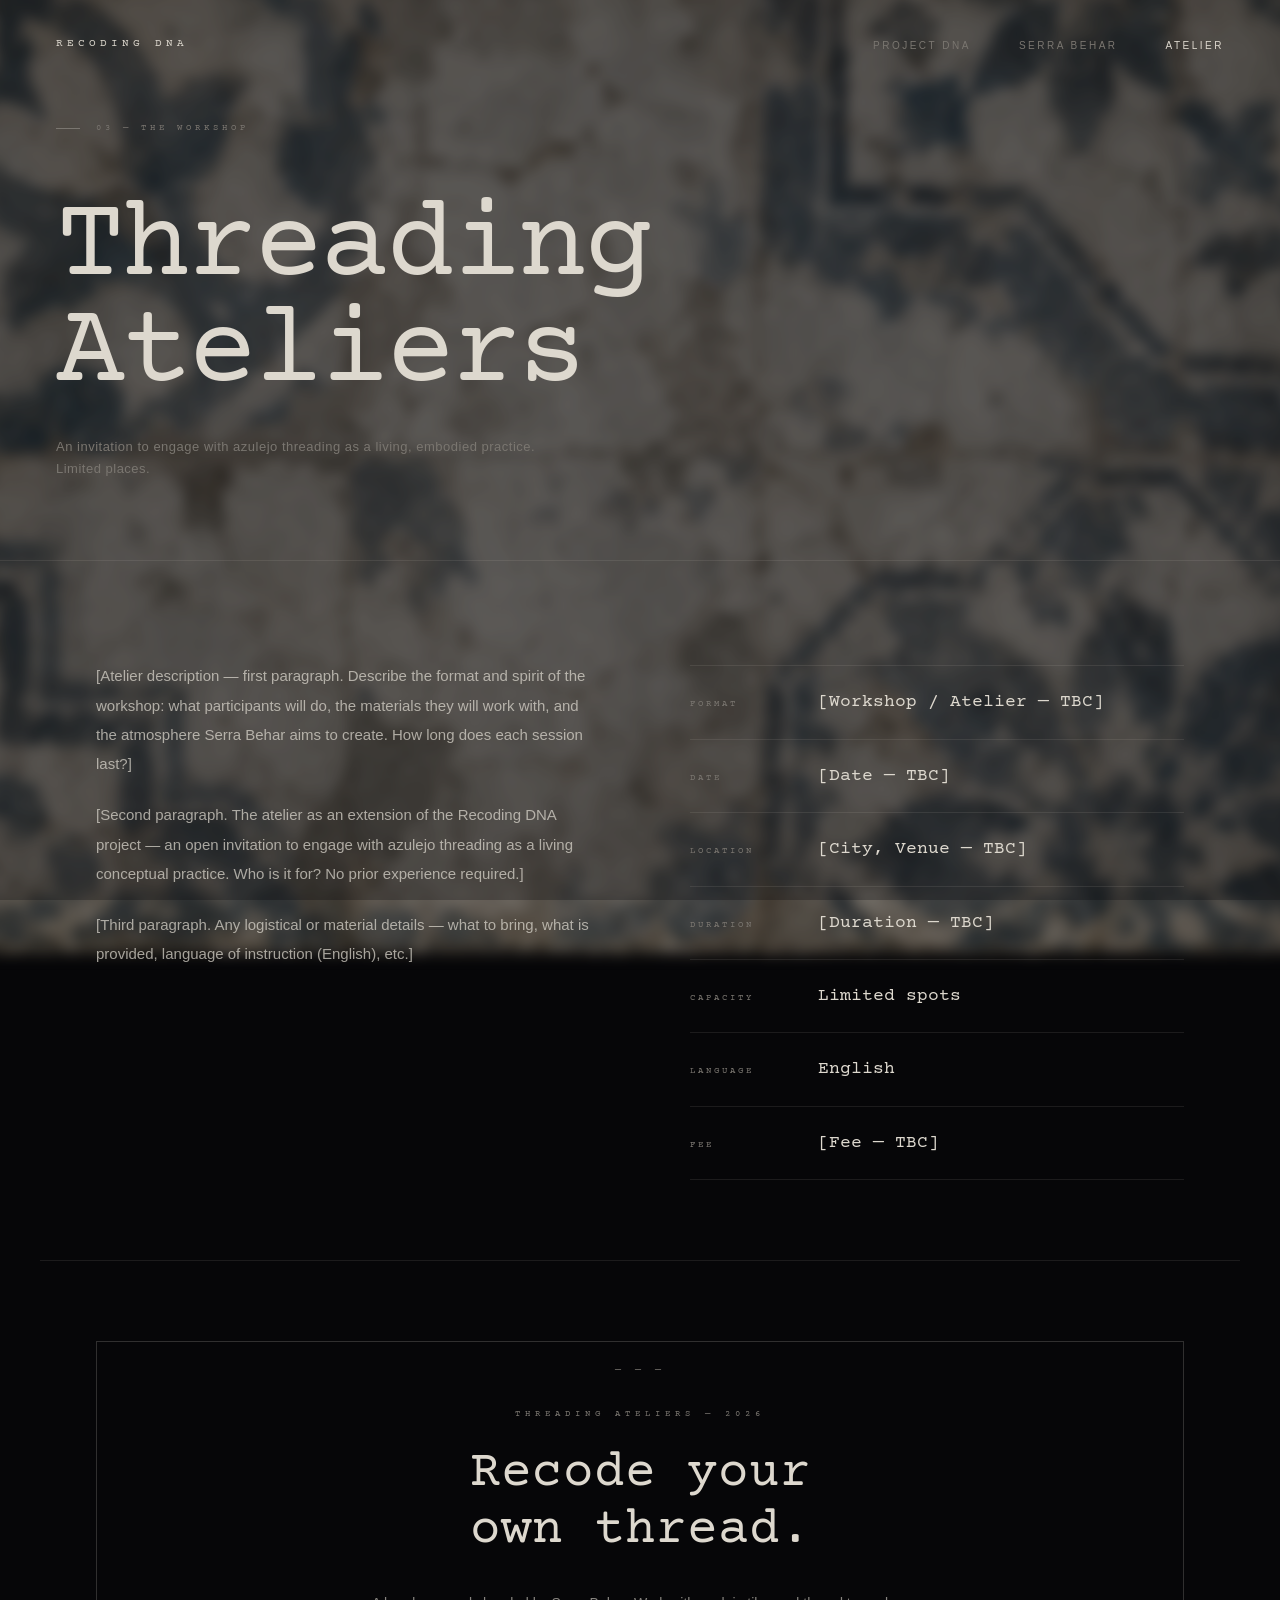
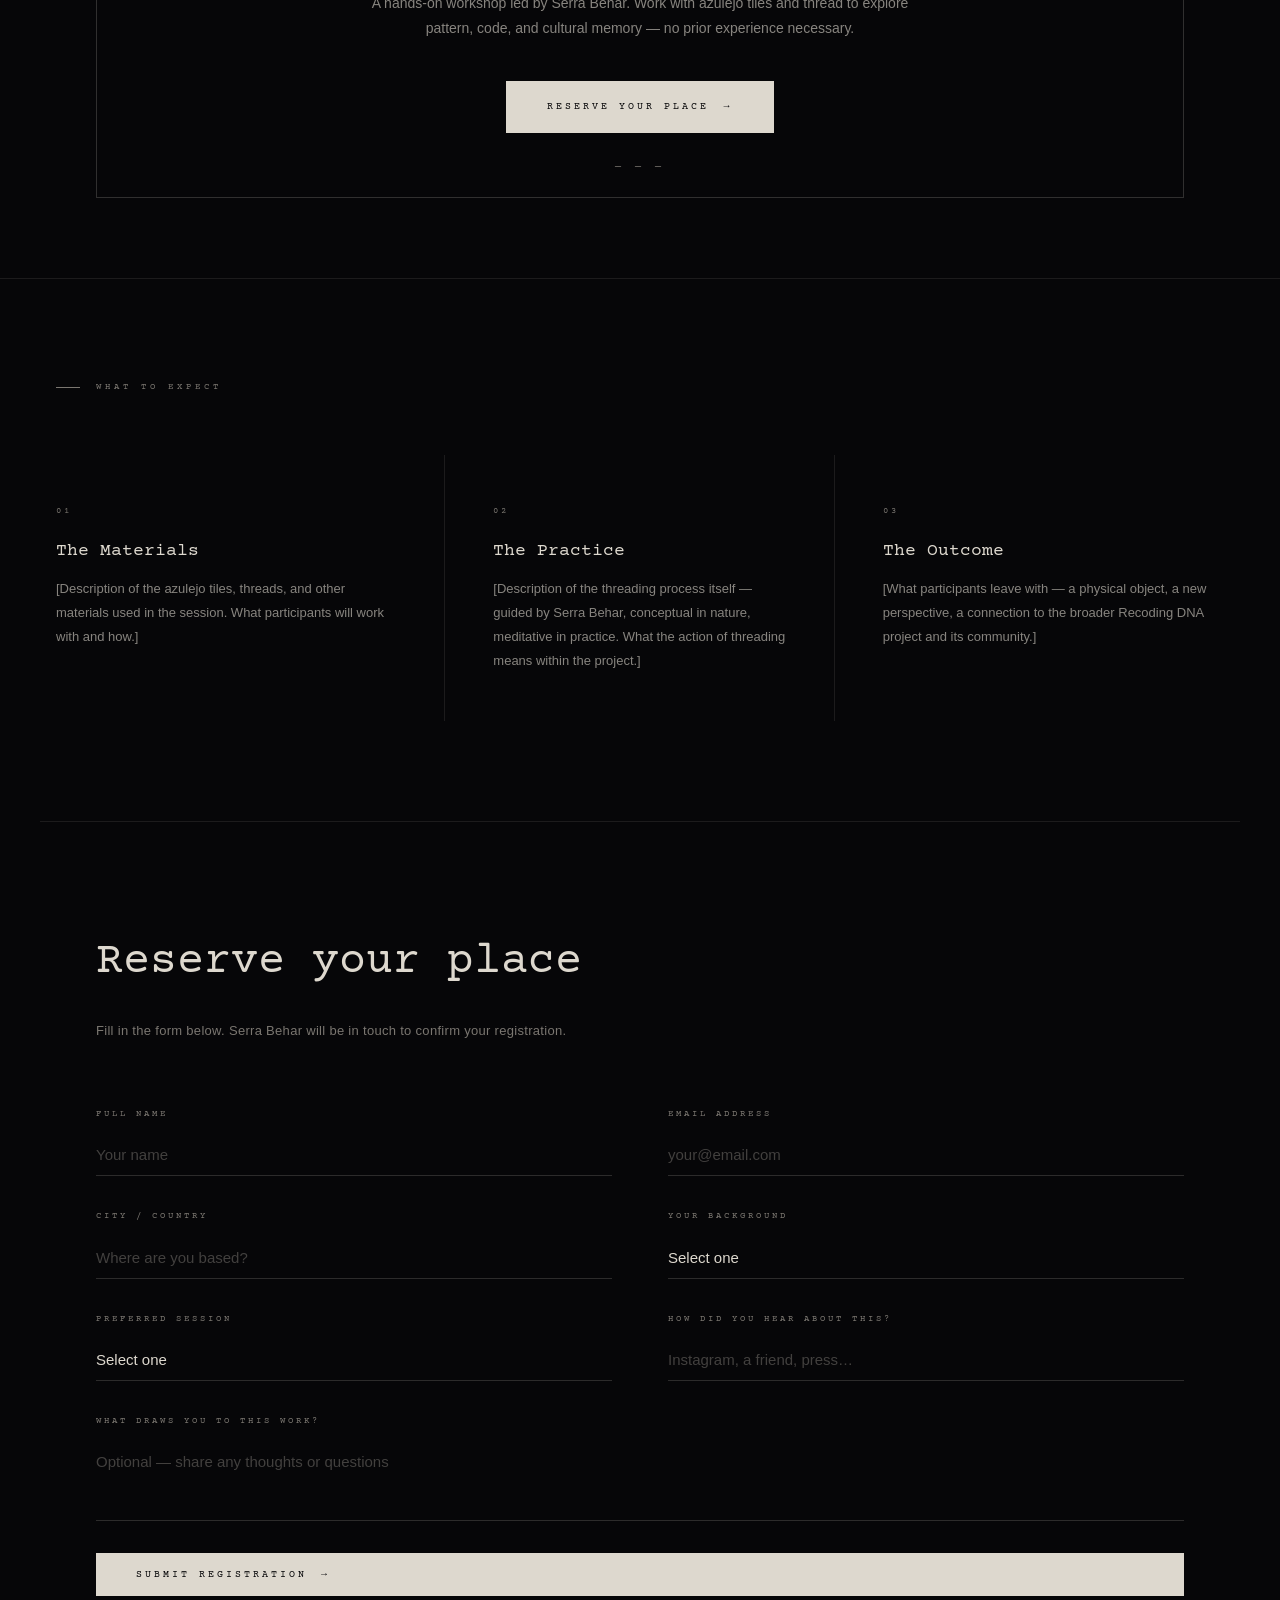
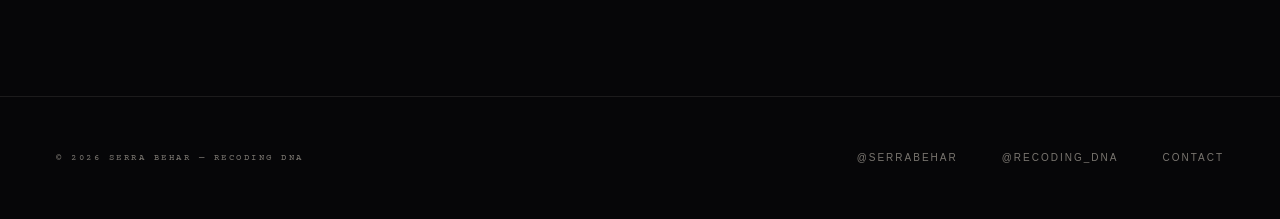
==== recodingdna/atelier.html @ 233a12ec "Add files via upload" ====
<!DOCTYPE html>
<html lang="en">
<head>
  <meta charset="UTF-8">
  <meta name="viewport" content="width=device-width, initial-scale=1.0">
  <title>Threading Ateliers — Recoding DNA</title>
  <link rel="stylesheet" href="style.css">
  <style>
    /* ── ATELIER INTRO ── */
    .atelier-intro {
      max-width: 1200px;
      margin: 0 auto;
      padding: 100px 56px 80px;
      display: grid;
      grid-template-columns: 1fr 1fr;
      gap: 100px;
      align-items: start;
      border-bottom: 1px solid var(--border);
    }
    .atelier-desc {
      font-size: 15px;
      color: rgba(221,216,206,0.72);
      line-height: 1.95;
    }
    .atelier-desc p + p { margin-top: 22px; }

    /* ── EVENT DETAILS ── */
    .details-block {
      padding-top: 4px;
    }
    .detail-row {
      display: flex;
      align-items: baseline;
      gap: 28px;
      padding: 20px 0;
      border-bottom: 1px solid var(--border);
    }
    .detail-row:first-child { border-top: 1px solid var(--border); }
    .detail-key {
      font-family: 'Courier Prime', monospace;
      font-size: 9px;
      letter-spacing: 3px;
      text-transform: uppercase;
      color: var(--ink-dim);
      width: 100px;
      flex-shrink: 0;
    }
    .detail-val {
      font-family: 'Courier Prime', monospace;
      font-size: 18px;
      font-weight: 400;
      color: var(--ink);
    }

    /* ── FLYER BANNER ── */
    .flyer-banner {
      max-width: 1200px;
      margin: 80px auto;
      padding: 0 56px;
    }
    .flyer-inner {
      border: 1px solid var(--border-md);
      padding: 64px 72px;
      text-align: center;
      position: relative;
    }
    .flyer-inner::before,
    .flyer-inner::after {
      content: '— — —';
      position: absolute;
      font-family: 'Courier Prime', monospace;
      font-size: 10px;
      letter-spacing: 4px;
      color: var(--ink-dim);
      left: 50%;
      transform: translateX(-50%);
    }
    .flyer-inner::before { top: 20px; }
    .flyer-inner::after  { bottom: 20px; }

    .flyer-kicker {
      font-family: 'Courier Prime', monospace;
      font-size: 9px;
      letter-spacing: 5px;
      text-transform: uppercase;
      color: var(--ink-dim);
      margin-bottom: 24px;
    }
    .flyer-headline {
      font-family: 'Courier Prime', monospace;
      font-size: clamp(28px, 4vw, 56px);
      font-weight: 400;
      line-height: 1.1;
      color: var(--ink);
      margin-bottom: 32px;
    }
    .flyer-body {
      font-size: 14px;
      color: rgba(221,216,206,0.6);
      max-width: 560px;
      margin: 0 auto 40px;
      line-height: 1.8;
    }

    /* ── SIGN-UP FORM ── */
    .signup-section {
      max-width: 1200px;
      margin: 0 auto;
      padding: 100px 56px;
      border-top: 1px solid var(--border);
    }
    .signup-heading {
      font-family: 'Courier Prime', monospace;
      font-size: clamp(28px, 3.5vw, 48px);
      font-weight: 400;
      color: var(--ink);
      margin-bottom: 16px;
    }
    .signup-sub {
      font-size: 13px;
      color: var(--ink-dim);
      margin-bottom: 64px;
      letter-spacing: 0.3px;
    }

    /* ── WHAT TO EXPECT ── */
    .expect-section {
      border-top: 1px solid var(--border);
      padding: 100px 56px;
    }
    .expect-inner { max-width: 1200px; margin: 0 auto; }
    .expect-grid {
      display: grid;
      grid-template-columns: repeat(3, 1fr);
      gap: 0;
    }
    .expect-item {
      padding: 48px 48px 48px 0;
      border-right: 1px solid var(--border);
    }
    .expect-item:last-child { border-right: none; padding-right: 0; padding-left: 48px; }
    .expect-item:nth-child(2) { padding-left: 48px; }
    .expect-num {
      font-family: 'Courier Prime', monospace;
      font-size: 9px;
      letter-spacing: 3px;
      color: var(--ink-dim);
      margin-bottom: 20px;
    }
    .expect-title {
      font-family: 'Courier Prime', monospace;
      font-size: 18px;
      font-weight: 400;
      color: var(--ink);
      margin-bottom: 14px;
      line-height: 1.3;
    }
    .expect-text {
      font-size: 13px;
      color: rgba(221,216,206,0.6);
      line-height: 1.85;
    }

    @media (max-width: 860px) {
      .atelier-intro { grid-template-columns: 1fr; gap: 60px; padding: 80px 24px; }
      .signup-section, .expect-section, .flyer-banner { padding: 80px 24px; }
      .flyer-banner { margin: 40px auto; }
      .flyer-inner { padding: 48px 28px; }
      .expect-grid { grid-template-columns: 1fr; }
      .expect-item { border-right: none; border-bottom: 1px solid var(--border); padding: 40px 0; }
      .expect-item:last-child { border-bottom: none; padding-left: 0; }
      .expect-item:nth-child(2) { padding-left: 0; }
    }
  </style>
</head>
<body>
<div class="bg"></div>
<div class="bg-overlay"></div>

<!-- NAV -->
<nav id="nav">
  <a href="index.html" class="nav-logo">Recoding DNA</a>
  <ul class="nav-links">
    <li><a href="project.html">Project DNA</a></li>
    <li><a href="serra.html">Serra Behar</a></li>
    <li><a href="atelier.html" class="active">Atelier</a></li>
  </ul>
</nav>

<div class="page-wrap">

  <!-- PAGE HEADER -->
  <header class="page-header" style="padding-top: 120px;">
    <div class="page-header-inner">
      <div class="lbl reveal">03 — The Workshop</div>
      <h1 class="page-title reveal">Threading<br>Ateliers</h1>
      <p class="page-tagline reveal">
        An invitation to engage with azulejo threading as a living, embodied practice. Limited places.
      </p>
    </div>
  </header>

  <!-- INTRO + DETAILS -->
  <div class="atelier-intro">
    <div class="atelier-desc reveal">
      <p>[Atelier description — first paragraph. Describe the format and spirit of the workshop: what participants will do, the materials they will work with, and the atmosphere Serra Behar aims to create. How long does each session last?]</p>
      <p>[Second paragraph. The atelier as an extension of the Recoding DNA project — an open invitation to engage with azulejo threading as a living conceptual practice. Who is it for? No prior experience required.]</p>
      <p>[Third paragraph. Any logistical or material details — what to bring, what is provided, language of instruction (English), etc.]</p>
    </div>
    <div class="details-block reveal">
      <div class="detail-row">
        <span class="detail-key">Format</span>
        <span class="detail-val">[Workshop / Atelier — TBC]</span>
      </div>
      <div class="detail-row">
        <span class="detail-key">Date</span>
        <span class="detail-val">[Date — TBC]</span>
      </div>
      <div class="detail-row">
        <span class="detail-key">Location</span>
        <span class="detail-val">[City, Venue — TBC]</span>
      </div>
      <div class="detail-row">
        <span class="detail-key">Duration</span>
        <span class="detail-val">[Duration — TBC]</span>
      </div>
      <div class="detail-row">
        <span class="detail-key">Capacity</span>
        <span class="detail-val">Limited spots</span>
      </div>
      <div class="detail-row">
        <span class="detail-key">Language</span>
        <span class="detail-val">English</span>
      </div>
      <div class="detail-row">
        <span class="detail-key">Fee</span>
        <span class="detail-val">[Fee — TBC]</span>
      </div>
    </div>
  </div>

  <!-- FLYER BANNER -->
  <div class="flyer-banner">
    <div class="flyer-inner reveal">
      <p class="flyer-kicker">Threading Ateliers — 2026</p>
      <h2 class="flyer-headline">Recode your<br>own thread.</h2>
      <p class="flyer-body">
        A hands-on workshop led by Serra Behar. Work with azulejo tiles and thread to explore pattern, code, and cultural memory — no prior experience necessary.
      </p>
      <a href="#signup" class="btn btn-solid">Reserve your place <span class="arr">→</span></a>
    </div>
  </div>

  <!-- WHAT TO EXPECT -->
  <div class="expect-section">
    <div class="expect-inner">
      <div class="lbl reveal">What to Expect</div>
      <div class="expect-grid">
        <div class="expect-item reveal">
          <p class="expect-num">01</p>
          <h3 class="expect-title">The Materials</h3>
          <p class="expect-text">[Description of the azulejo tiles, threads, and other materials used in the session. What participants will work with and how.]</p>
        </div>
        <div class="expect-item reveal">
          <p class="expect-num">02</p>
          <h3 class="expect-title">The Practice</h3>
          <p class="expect-text">[Description of the threading process itself — guided by Serra Behar, conceptual in nature, meditative in practice. What the action of threading means within the project.]</p>
        </div>
        <div class="expect-item reveal">
          <p class="expect-num">03</p>
          <h3 class="expect-title">The Outcome</h3>
          <p class="expect-text">[What participants leave with — a physical object, a new perspective, a connection to the broader Recoding DNA project and its community.]</p>
        </div>
      </div>
    </div>
  </div>

  <!-- SIGN-UP FORM -->
  <div class="signup-section" id="signup">
    <h2 class="signup-heading reveal">Reserve your place</h2>
    <p class="signup-sub reveal">Fill in the form below. Serra Behar will be in touch to confirm your registration.</p>

    <!--
      TO ACTIVATE SUBMISSIONS:
      1. Go to https://formspree.io — create a free account
      2. Create a new form → copy your endpoint URL
      3. Replace action="#" below with action="https://formspree.io/f/YOUR_ID"
    -->
    <form class="form-grid reveal" action="#" method="POST">
      <div class="fg">
        <label for="name">Full Name</label>
        <input type="text" id="name" name="name" placeholder="Your name" required>
      </div>
      <div class="fg">
        <label for="email">Email Address</label>
        <input type="email" id="email" name="email" placeholder="your@email.com" required>
      </div>
      <div class="fg">
        <label for="city">City / Country</label>
        <input type="text" id="city" name="city" placeholder="Where are you based?">
      </div>
      <div class="fg">
        <label for="background">Your Background</label>
        <select id="background" name="background">
          <option value="" disabled selected>Select one</option>
          <option value="artist">Artist / Designer</option>
          <option value="researcher">Researcher / Academic</option>
          <option value="curator">Curator / Collector</option>
          <option value="other">Other</option>
        </select>
      </div>
      <div class="fg">
        <label for="sessions">Preferred Session</label>
        <select id="sessions" name="sessions">
          <option value="" disabled selected>Select one</option>
          <option value="s1">Session 01 — [Date TBC]</option>
          <option value="s2">Session 02 — [Date TBC]</option>
          <option value="any">Any available</option>
        </select>
      </div>
      <div class="fg">
        <label for="how">How did you hear about this?</label>
        <input type="text" id="how" name="how" placeholder="Instagram, a friend, press…">
      </div>
      <div class="fg full">
        <label for="message">What draws you to this work?</label>
        <textarea id="message" name="message" placeholder="Optional — share any thoughts or questions"></textarea>
      </div>
      <div class="fg full">
        <button type="submit" class="btn btn-solid" style="border:none; cursor:pointer;">
          Submit Registration <span class="arr">→</span>
        </button>
      </div>
    </form>
  </div>

  <!-- FOOTER -->
  <footer>
    <span class="foot-copy">© 2026 Serra Behar — Recoding DNA</span>
    <div class="foot-links">
      <a href="https://www.instagram.com/serrabehar" target="_blank">@serrabehar</a>
      <a href="https://www.instagram.com/recoding_dna" target="_blank">@recoding_dna</a>
      <a href="mailto:serrabehar@gmail.com">Contact</a>
    </div>
  </footer>
</div>

<script>
  const nav = document.getElementById('nav');
  window.addEventListener('scroll', () => {
    nav.classList.toggle('scrolled', window.scrollY > 60);
  }, { passive: true });
  document.body.classList.add('js-ready');
  const io = new IntersectionObserver((e) => {
    e.forEach(x => { if (x.isIntersecting) { x.target.classList.add('visible'); io.unobserve(x.target); } });
  }, { threshold: 0.08, rootMargin: '0px 0px -40px 0px' });
  document.querySelectorAll('.reveal').forEach(el => io.observe(el));
</script>
</body>
</html>
---- recodingdna/style.css ----
@import url('https://fonts.googleapis.com/css2?family=Courier+Prime:ital,wght@0,400;0,700;1,400&display=swap');

*, *::before, *::after { box-sizing: border-box; margin: 0; padding: 0; }

:root {
  --ink:       #ddd8ce;
  --ink-dim:   #7a7670;
  --ink-ghost: rgba(221,216,206,0.28);
  --border:    rgba(221,216,206,0.10);
  --border-md: rgba(221,216,206,0.20);
  --hv:        'Helvetica Neue', Helvetica, Arial, sans-serif;
  --cp:        'Courier Prime', 'Courier New', monospace;
}

html { scroll-behavior: smooth; }

body {
  background: #060608;
  color: var(--ink);
  font-family: var(--hv);
  font-weight: 300;
  font-size: 15px;
  line-height: 1.8;
  overflow-x: hidden;
  position: relative;
}

/* ── AZULEJO BACKGROUND ── */
.bg {
  position: fixed;
  inset: -6%;
  z-index: -1;
  background: url('azulejo.jpg') center / cover no-repeat;
  filter: blur(7px) brightness(0.65) saturate(0.7);
  pointer-events: none;
}

/* Dark overlay on top of azulejo, below all content */
.bg-overlay {
  position: fixed;
  inset: 0;
  z-index: 0;
  background: rgba(4, 4, 8, 0.28);
  pointer-events: none;
}

nav, .page-wrap, footer, #hero { position: relative; z-index: 1; }

/* ── NAV ── */
nav {
  position: fixed;
  top: 0; left: 0; right: 0;
  z-index: 100;
  display: flex;
  justify-content: space-between;
  align-items: center;
  padding: 30px 56px;
  transition: background 0.5s, padding 0.4s, border-color 0.5s;
  border-bottom: 1px solid transparent;
}
nav.scrolled {
  background: rgba(6,6,8,0.93);
  backdrop-filter: blur(18px);
  padding: 18px 56px;
  border-bottom-color: var(--border);
}
.nav-logo {
  font-family: var(--cp);
  font-size: 11px;
  letter-spacing: 4px;
  text-transform: uppercase;
  color: var(--ink);
  text-decoration: none;
}
.nav-links {
  list-style: none;
  display: flex;
  gap: 48px;
}
.nav-links a {
  font-family: var(--hv);
  font-size: 10px;
  font-weight: 400;
  letter-spacing: 2.5px;
  text-transform: uppercase;
  color: var(--ink-dim);
  text-decoration: none;
  transition: color 0.3s;
}
.nav-links a:hover,
.nav-links a.active { color: var(--ink); }

/* ── FOOTER ── */
footer {
  padding: 52px 56px;
  border-top: 1px solid var(--border);
  display: flex;
  justify-content: space-between;
  align-items: center;
}
.foot-copy {
  font-family: var(--cp);
  font-size: 9px;
  letter-spacing: 2.5px;
  text-transform: uppercase;
  color: var(--ink-dim);
}
.foot-links {
  display: flex;
  gap: 44px;
}
.foot-links a {
  font-family: var(--hv);
  font-size: 10px;
  letter-spacing: 2px;
  text-transform: uppercase;
  color: var(--ink-dim);
  text-decoration: none;
  transition: color 0.3s;
}
.foot-links a:hover { color: var(--ink); }

/* ── SCROLL REVEAL ── */
.reveal {
  opacity: 1;
  transform: translateY(0);
  transition: opacity 0.9s ease, transform 0.9s ease;
}
.js-ready .reveal {
  opacity: 0;
  transform: translateY(22px);
}
.js-ready .reveal.visible { opacity: 1; transform: translateY(0); }

/* ── SECTION LABEL ── */
.lbl {
  font-family: var(--cp);
  font-size: 9px;
  letter-spacing: 4px;
  text-transform: uppercase;
  color: var(--ink-dim);
  display: flex;
  align-items: center;
  gap: 16px;
  margin-bottom: 60px;
}
.lbl::before {
  content: '';
  display: block;
  width: 24px;
  height: 1px;
  background: var(--ink-dim);
  flex-shrink: 0;
}

/* ── PLACEHOLDER ── */
.ph {
  background: rgba(255,255,255,0.03);
  border: 1px solid var(--border);
  display: flex;
  align-items: center;
  justify-content: center;
  color: var(--ink-dim);
  font-family: var(--cp);
  font-size: 9px;
  letter-spacing: 2.5px;
  text-transform: uppercase;
}

/* ── BUTTONS ── */
.btn {
  display: inline-flex;
  align-items: center;
  gap: 14px;
  font-family: var(--cp);
  font-size: 10px;
  letter-spacing: 3px;
  text-transform: uppercase;
  color: var(--ink);
  text-decoration: none;
  border: 1px solid var(--border-md);
  padding: 16px 40px;
  background: transparent;
  cursor: pointer;
  transition: all 0.3s;
}
.btn:hover {
  background: rgba(221,216,206,0.06);
  border-color: rgba(221,216,206,0.4);
}
.btn .arr { transition: transform 0.3s; }
.btn:hover .arr { transform: translateX(6px); }

.btn-solid {
  background: var(--ink);
  color: #060608;
  border-color: var(--ink);
}
.btn-solid:hover {
  background: rgba(221,216,206,0.85);
  border-color: rgba(221,216,206,0.85);
}

/* ── FORM ── */
.form-grid {
  display: grid;
  grid-template-columns: 1fr 1fr;
  gap: 32px 56px;
}
.fg { display: flex; flex-direction: column; gap: 12px; }
.fg.full { grid-column: span 2; }
.fg label {
  font-family: var(--cp);
  font-size: 9px;
  letter-spacing: 3px;
  text-transform: uppercase;
  color: var(--ink-dim);
}
.fg input, .fg select, .fg textarea {
  background: transparent;
  border: none;
  border-bottom: 1px solid rgba(221,216,206,0.18);
  padding: 12px 0;
  color: var(--ink);
  font-family: var(--hv);
  font-size: 15px;
  font-weight: 300;
  outline: none;
  transition: border-color 0.3s;
  width: 100%;
  appearance: none;
  -webkit-appearance: none;
}
.fg input::placeholder, .fg textarea::placeholder { color: var(--ink-ghost); }
.fg input:focus, .fg select:focus, .fg textarea:focus {
  border-bottom-color: rgba(221,216,206,0.55);
}
.fg textarea { resize: none; height: 80px; }
.fg select option { background: #0d1e30; color: var(--ink); }

/* ── PAGE HEADER ── */
.page-header {
  min-height: 54vh;
  display: flex;
  align-items: flex-end;
  padding: 0 56px 80px;
  border-bottom: 1px solid var(--border);
}
.page-header-inner { max-width: 1200px; width: 100%; margin: 0 auto; }
.page-title {
  font-family: var(--cp);
  font-size: clamp(52px, 9vw, 120px);
  font-weight: 400;
  line-height: 0.92;
  letter-spacing: -3px;
  color: var(--ink);
}
.page-tagline {
  margin-top: 28px;
  font-size: 13px;
  color: var(--ink-dim);
  letter-spacing: 0.5px;
  max-width: 480px;
  line-height: 1.7;
}

/* ── RESPONSIVE ── */
@media (max-width: 860px) {
  nav { padding: 22px 24px; }
  nav.scrolled { padding: 14px 24px; }
  .nav-links { display: none; }
  footer { padding: 44px 24px; flex-direction: column; gap: 28px; text-align: center; }
  .page-header { padding: 0 24px 60px; }
  .form-grid { grid-template-columns: 1fr; }
  .fg.full { grid-column: span 1; }
}
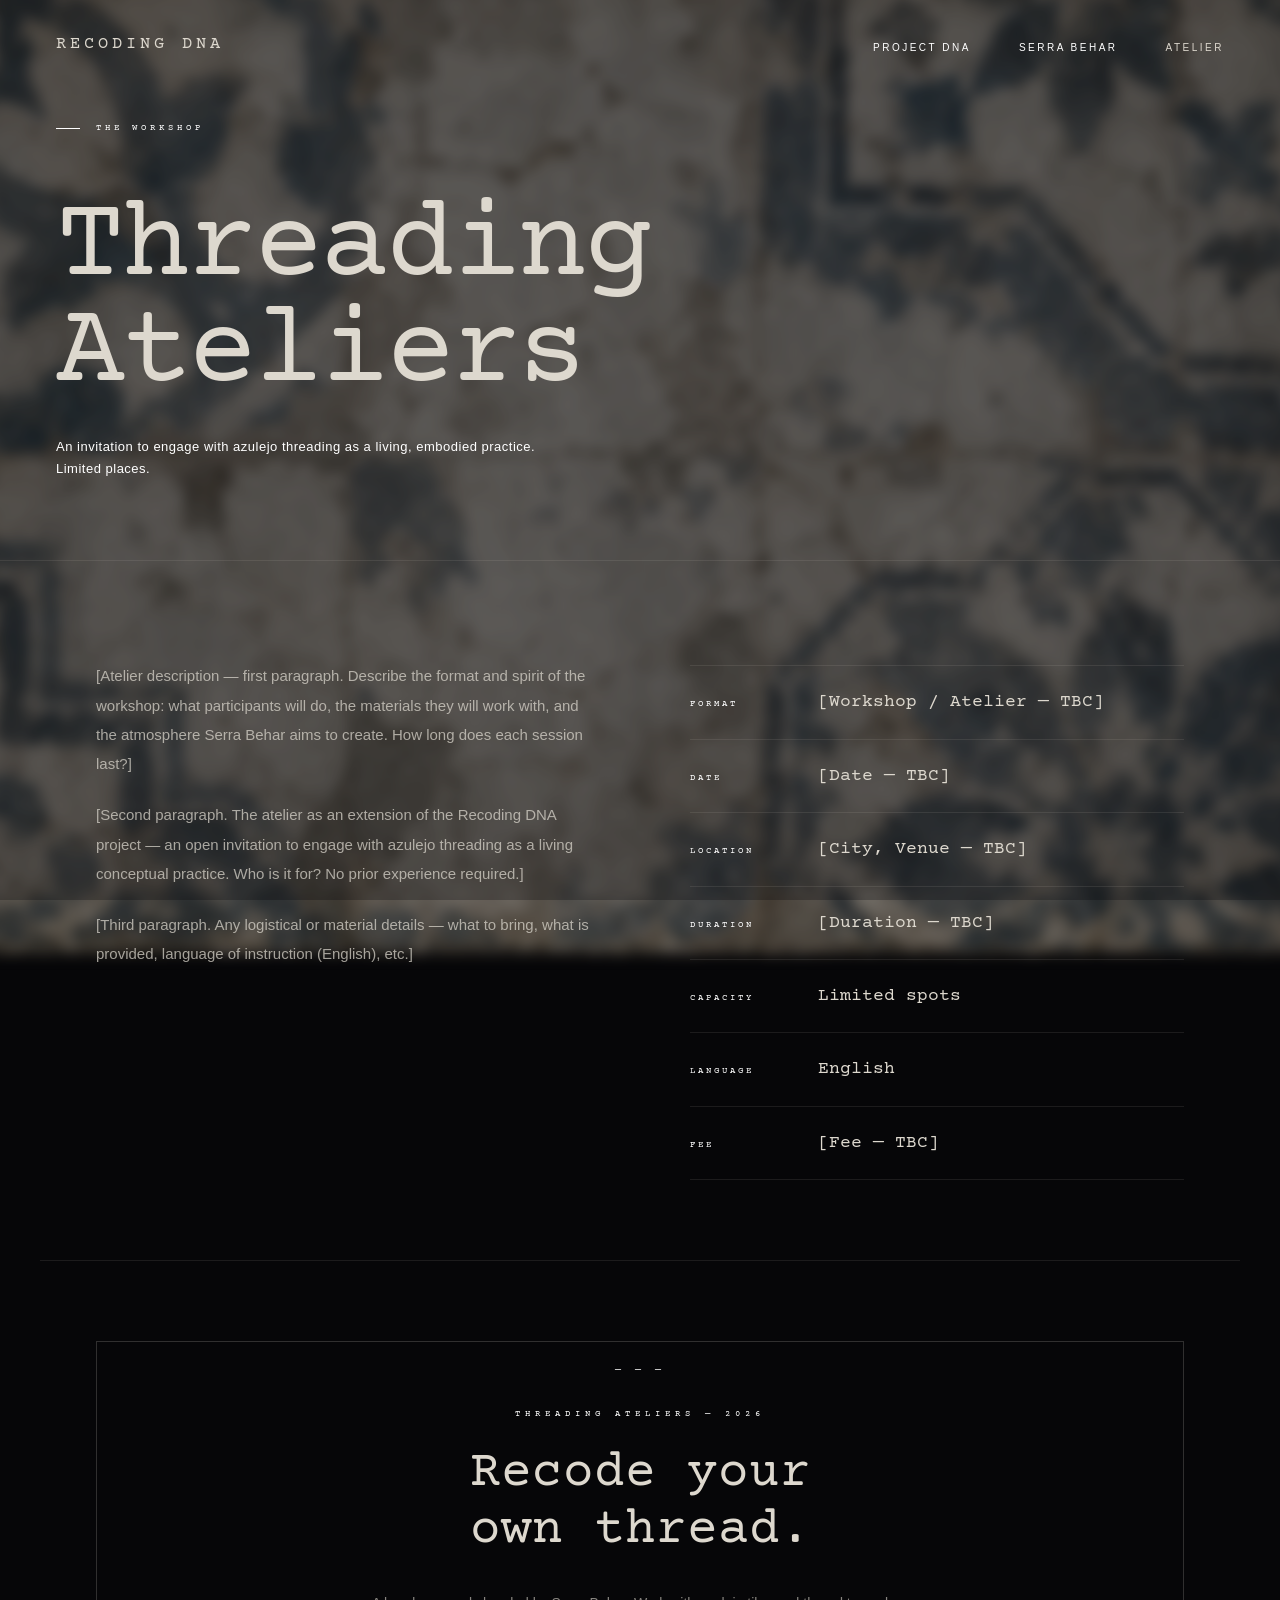
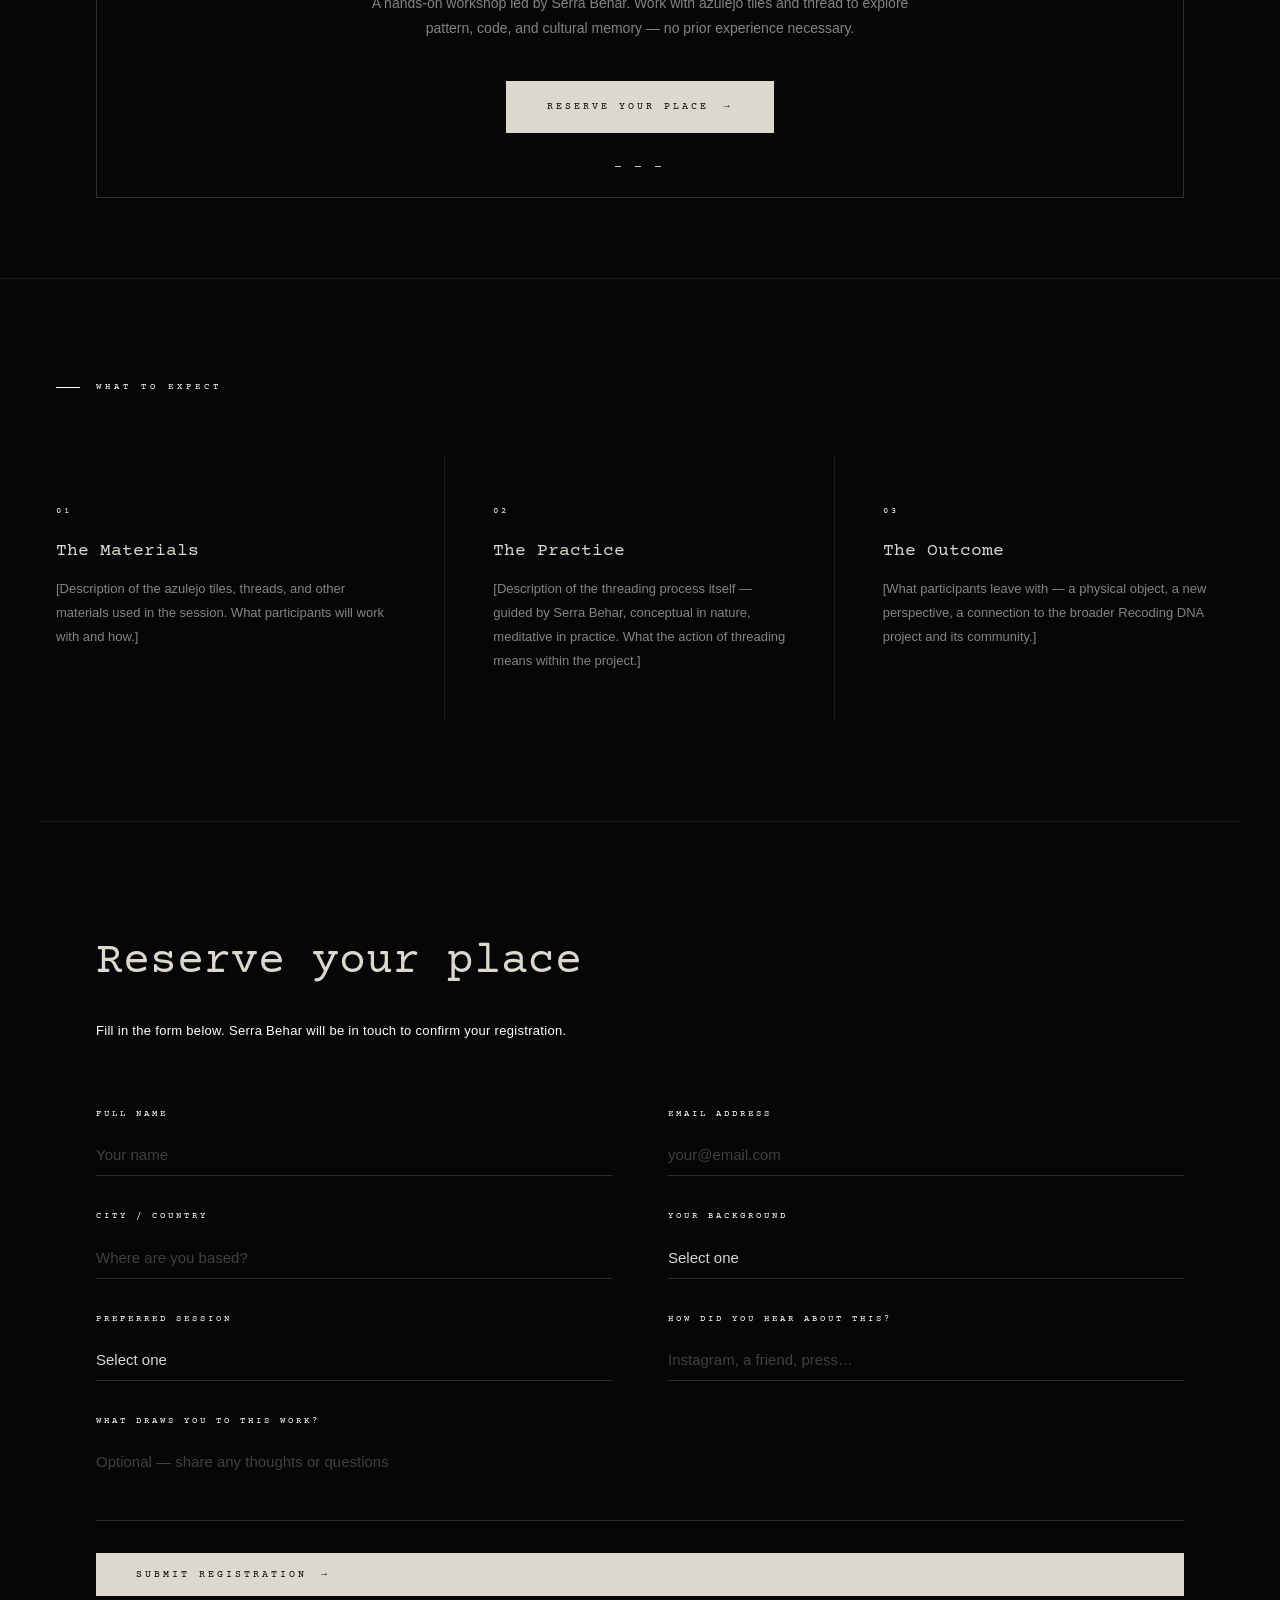
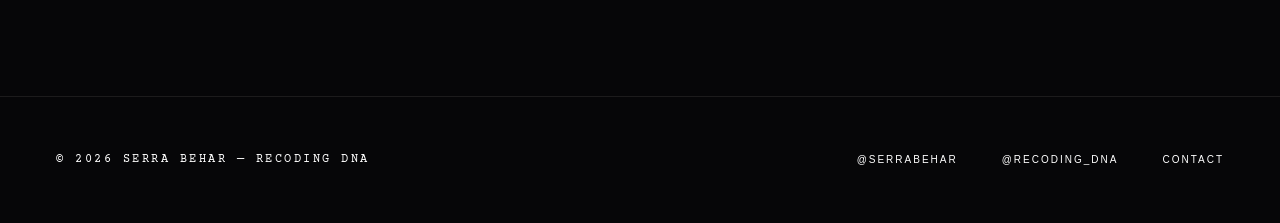
==== commit 9630ab18: "Update atelier.html" ====
--- a/recodingdna/atelier.html
+++ b/recodingdna/atelier.html
@@ -192,7 +192,7 @@
   <!-- PAGE HEADER -->
   <header class="page-header" style="padding-top: 120px;">
     <div class="page-header-inner">
-      <div class="lbl reveal">03 — The Workshop</div>
+      <div class="lbl reveal">The Workshop</div>
       <h1 class="page-title reveal">Threading<br>Ateliers</h1>
       <p class="page-tagline reveal">
         An invitation to engage with azulejo threading as a living, embodied practice. Limited places.
--- a/recodingdna/style.css
+++ b/recodingdna/style.css
@@ -4,7 +4,7 @@
 
 :root {
   --ink:       #ddd8ce;
-  --ink-dim:   #7a7670;
+  --ink-dim:   #ffffff;
   --ink-ghost: rgba(221,216,206,0.28);
   --border:    rgba(221,216,206,0.10);
   --border-md: rgba(221,216,206,0.20);
@@ -66,7 +66,7 @@
 }
 .nav-logo {
   font-family: var(--cp);
-  font-size: 11px;
+  font-size: 17px;
   letter-spacing: 4px;
   text-transform: uppercase;
   color: var(--ink);
@@ -100,7 +100,7 @@
 }
 .foot-copy {
   font-family: var(--cp);
-  font-size: 9px;
+  font-size: 12px;
   letter-spacing: 2.5px;
   text-transform: uppercase;
   color: var(--ink-dim);
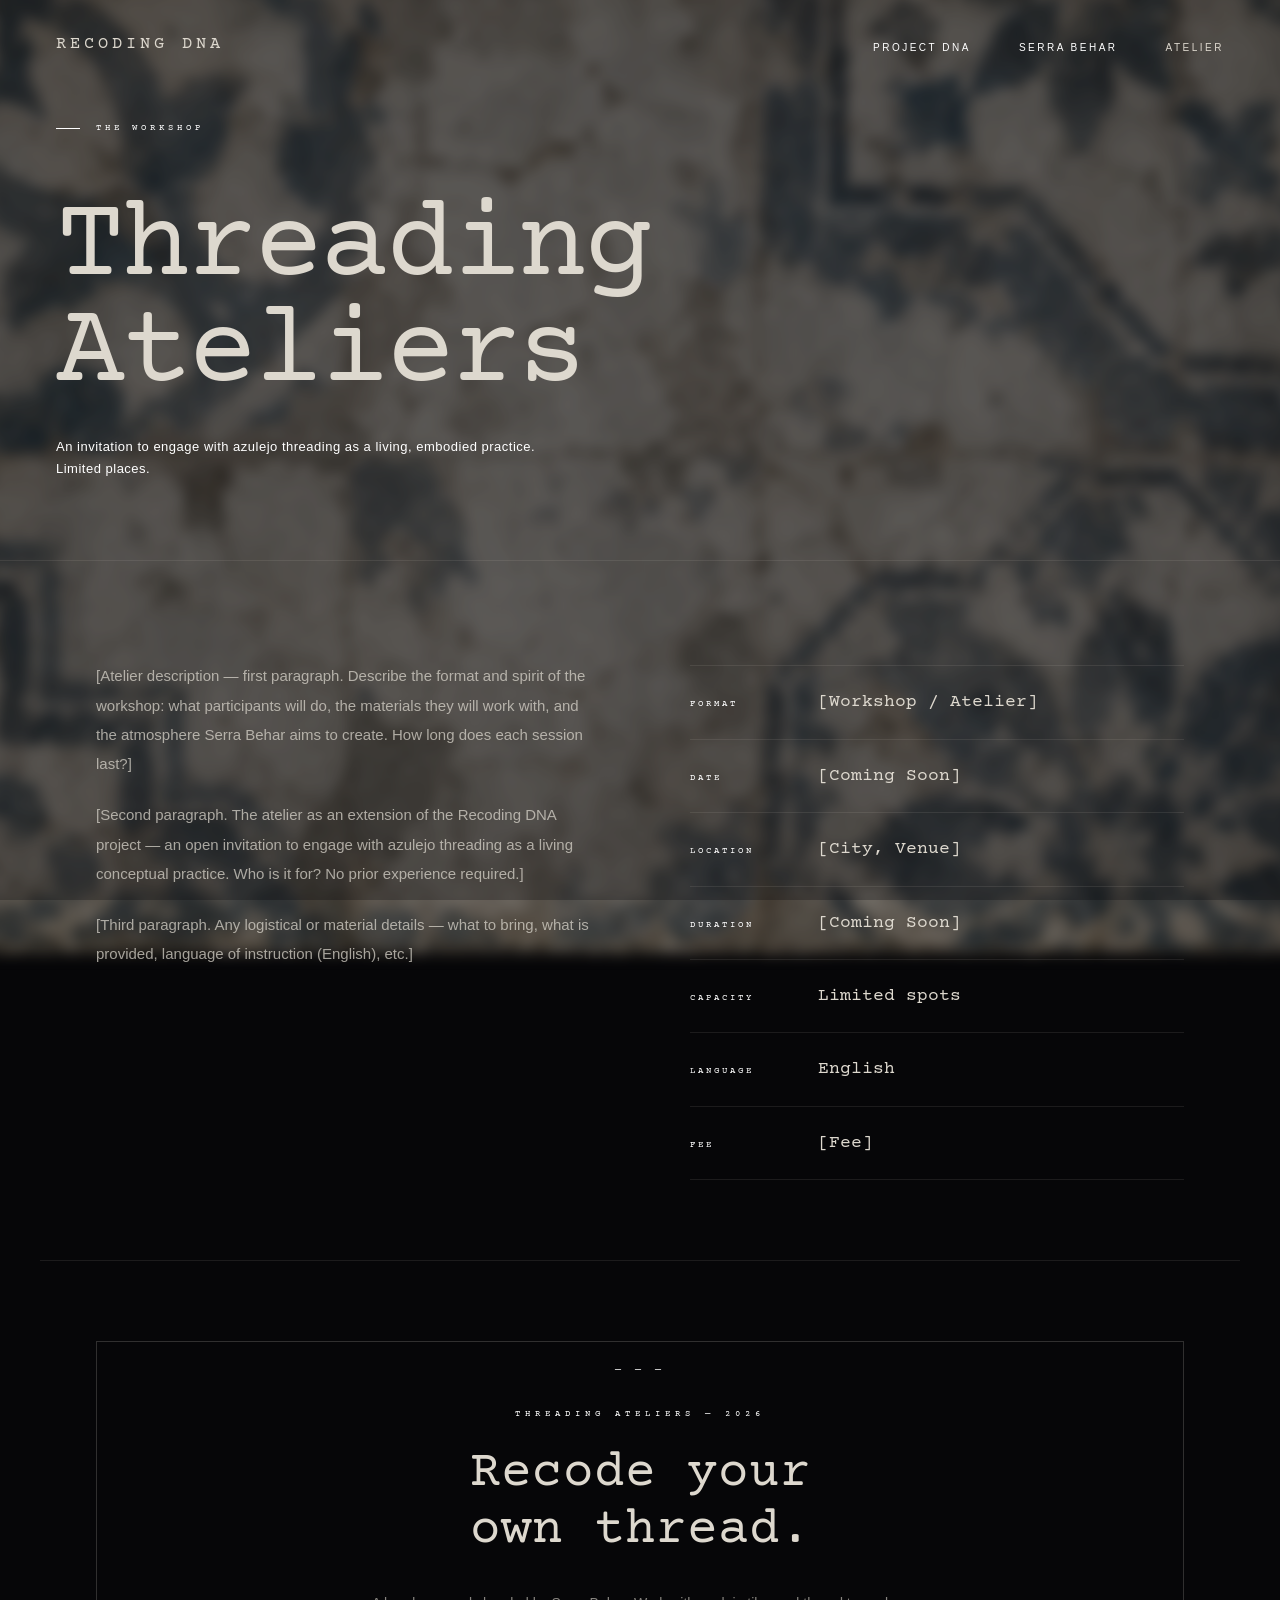
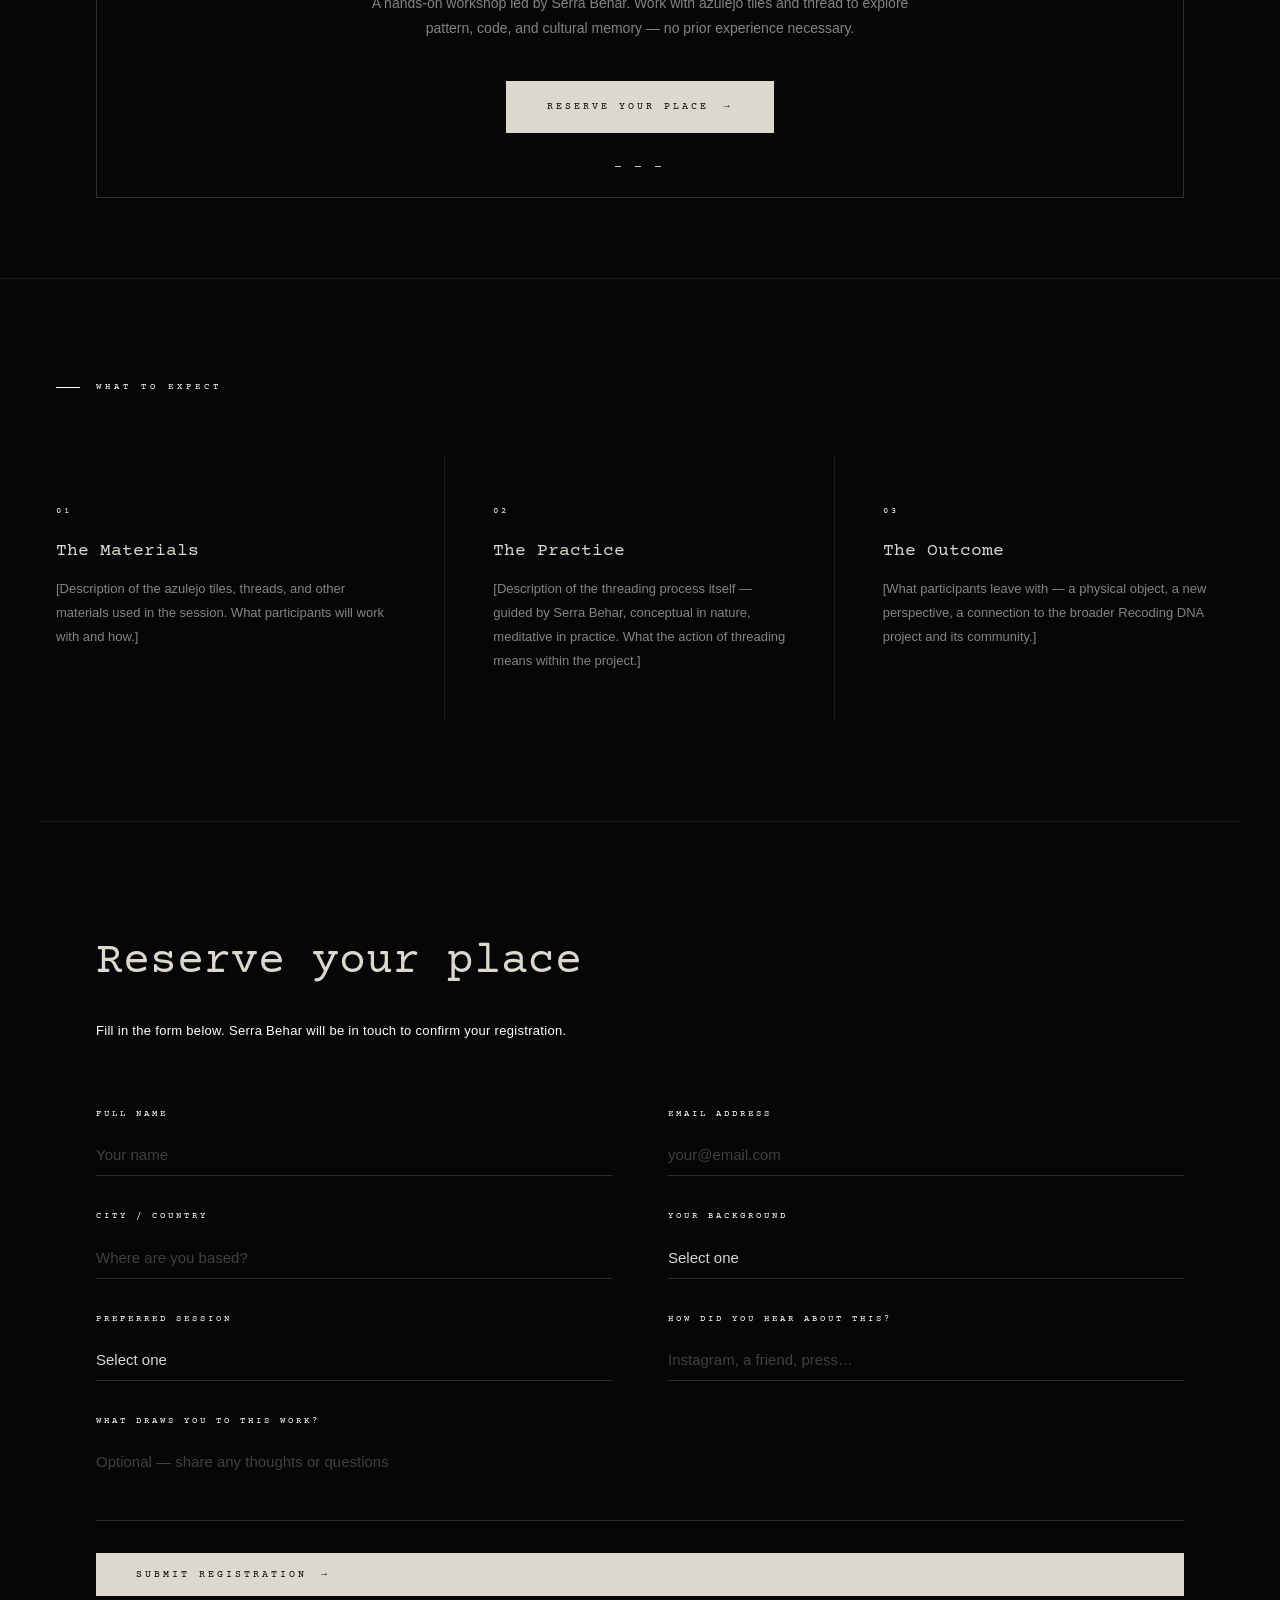
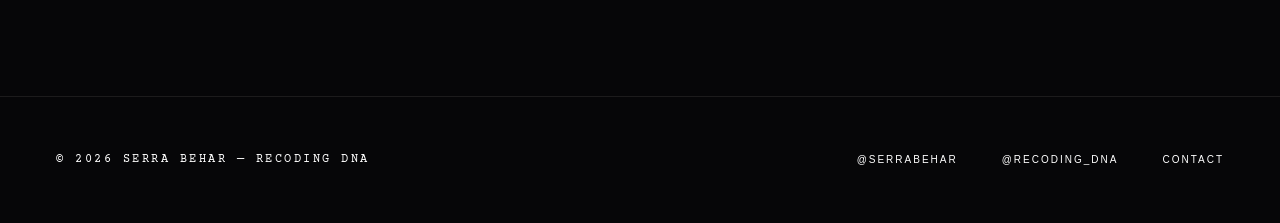
==== commit 831826de: "Update atelier.html" ====
--- a/recodingdna/atelier.html
+++ b/recodingdna/atelier.html
@@ -210,19 +210,19 @@
     <div class="details-block reveal">
       <div class="detail-row">
         <span class="detail-key">Format</span>
-        <span class="detail-val">[Workshop / Atelier — TBC]</span>
+        <span class="detail-val">[Workshop / Atelier]</span>
       </div>
       <div class="detail-row">
         <span class="detail-key">Date</span>
-        <span class="detail-val">[Date — TBC]</span>
+        <span class="detail-val">[Coming Soon]</span>
       </div>
       <div class="detail-row">
         <span class="detail-key">Location</span>
-        <span class="detail-val">[City, Venue — TBC]</span>
+        <span class="detail-val">[City, Venue]</span>
       </div>
       <div class="detail-row">
         <span class="detail-key">Duration</span>
-        <span class="detail-val">[Duration — TBC]</span>
+        <span class="detail-val">[Coming Soon]</span>
       </div>
       <div class="detail-row">
         <span class="detail-key">Capacity</span>
@@ -234,7 +234,7 @@
       </div>
       <div class="detail-row">
         <span class="detail-key">Fee</span>
-        <span class="detail-val">[Fee — TBC]</span>
+        <span class="detail-val">[Fee]</span>
       </div>
     </div>
   </div>
